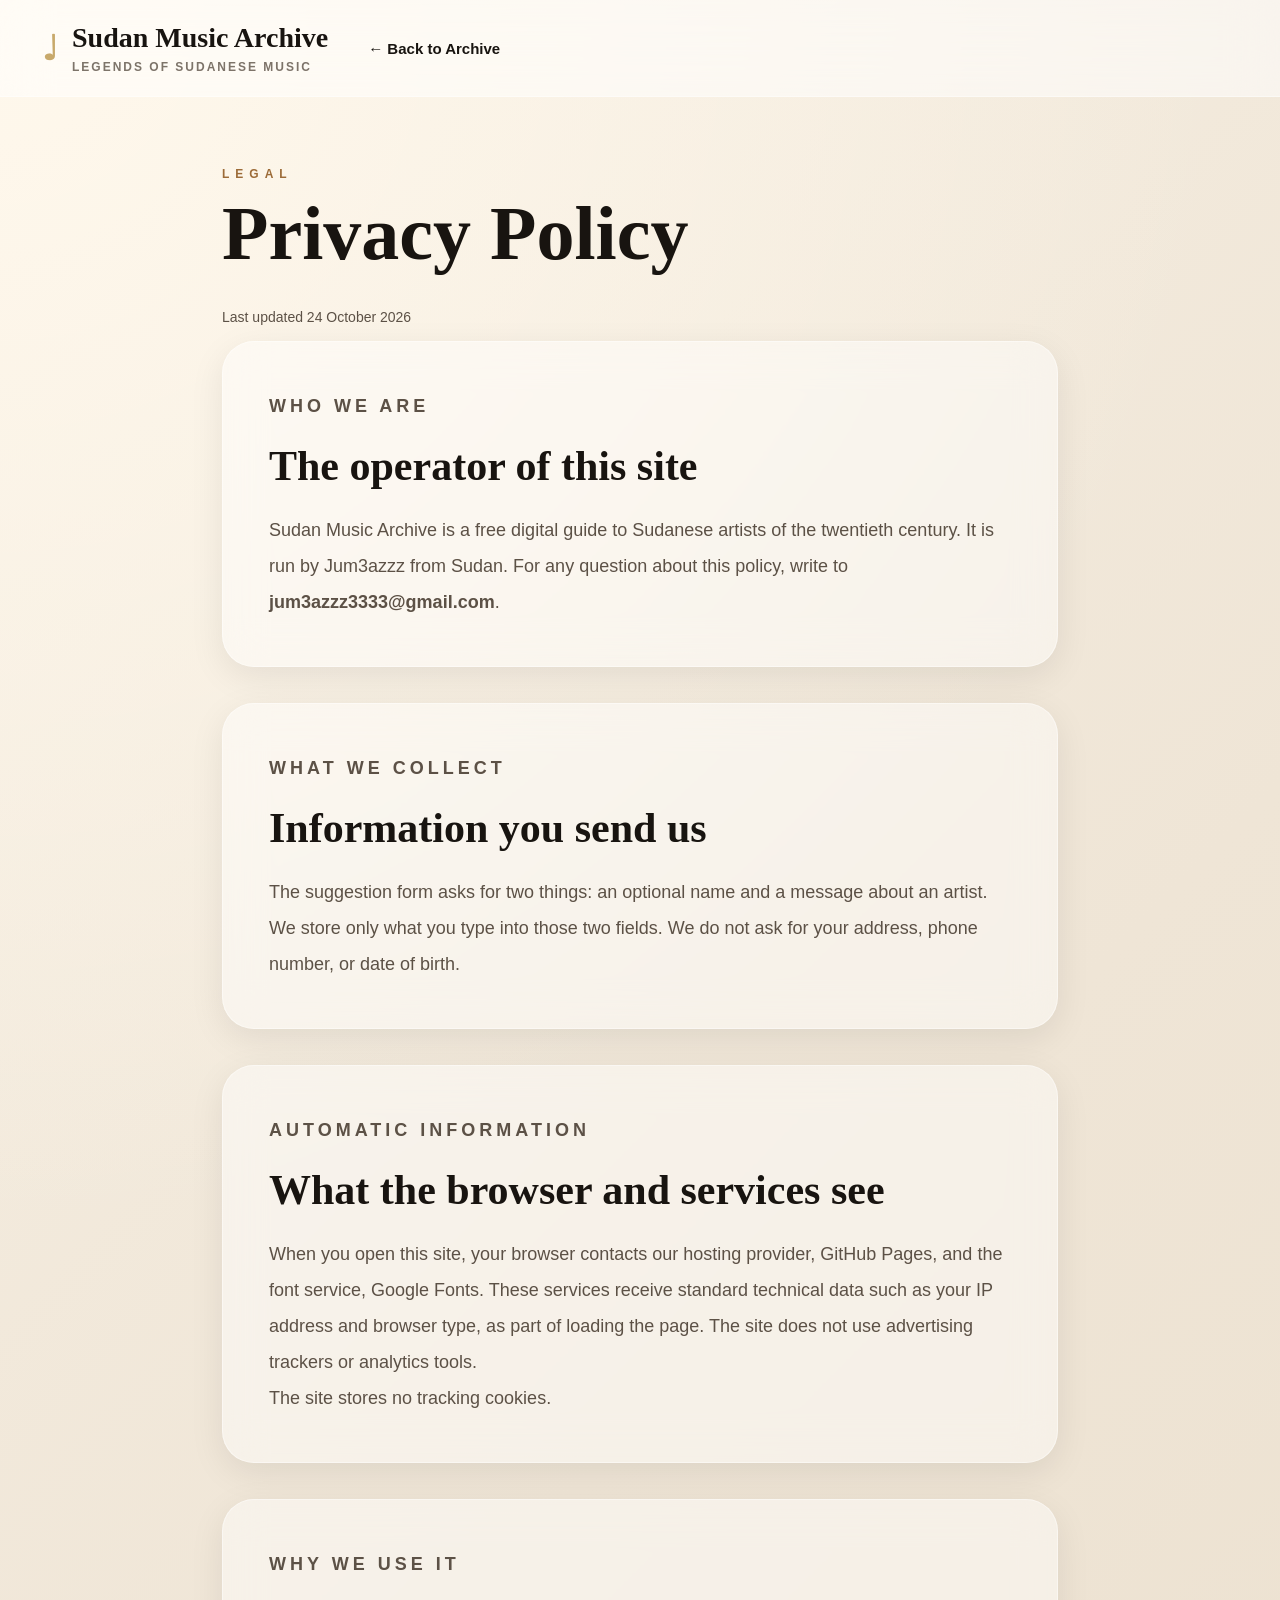
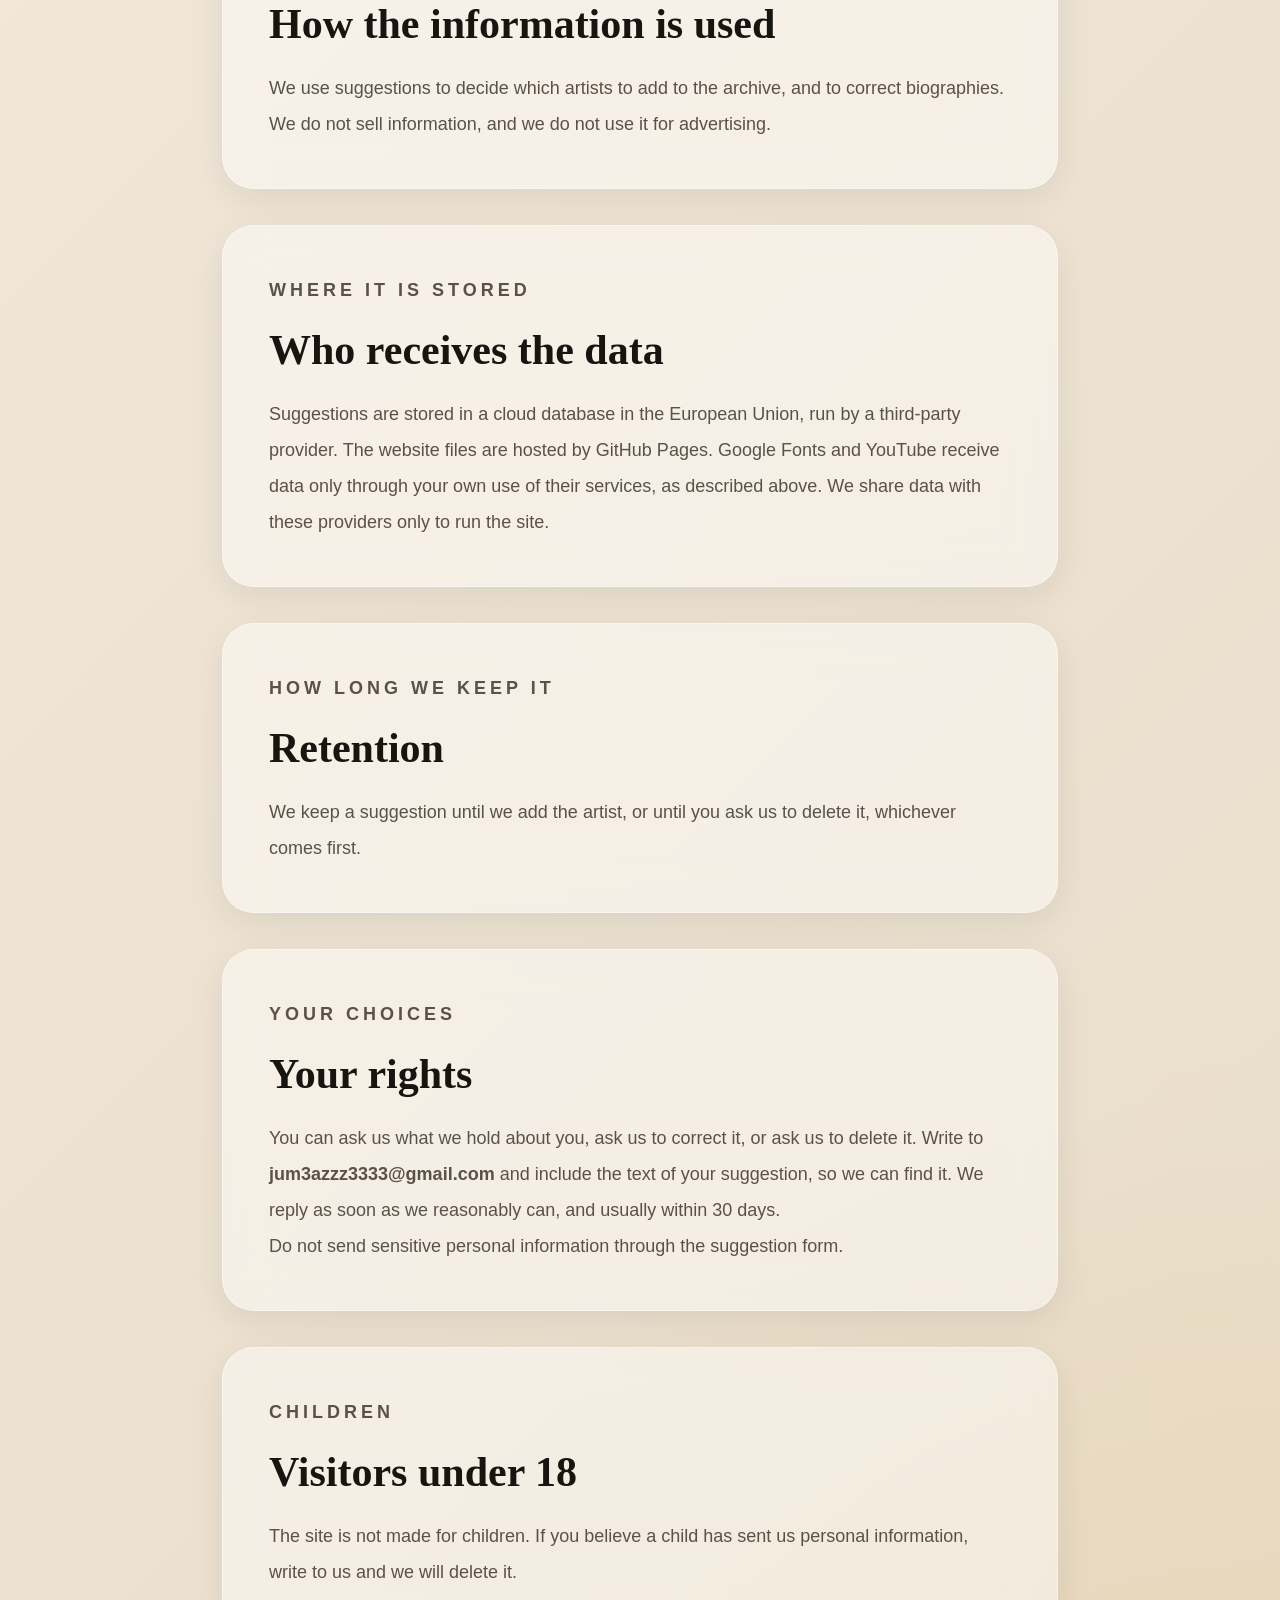
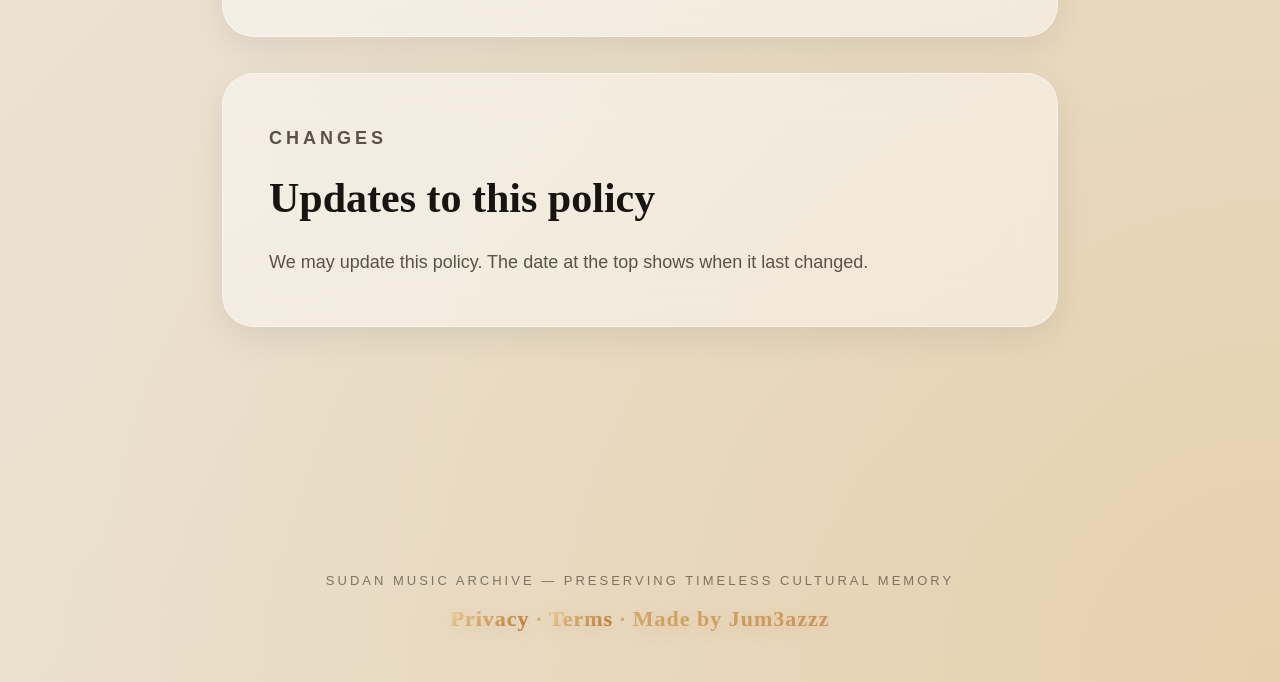
==== privacy.html @ 73128deb "initial commit" ====
<!DOCTYPE html>
<html lang="en">

<head>
  <meta charset="UTF-8" />
  <meta name="viewport" content="width=device-width, initial-scale=1.0" />
  <title>Privacy Policy | Sudan Music Archive</title>

  <meta name="description" content="How the Sudan Music Archive handles the personal information you send us." />
  <meta name="robots" content="noindex, follow" />
  <link rel="canonical" href="https://jum3azzz.github.io/The-Voices-of-a-Nation/privacy.html" />
  <meta property="og:title" content="Privacy Policy | Sudan Music Archive" />
  <meta property="og:description" content="How the Sudan Music Archive handles the personal information you send us." />
  <meta property="og:url" content="https://jum3azzz.github.io/The-Voices-of-a-Nation/privacy.html" />
  <meta property="og:image" content="https://jum3azzz.github.io/The-Voices-of-a-Nation/og-image.jpg" />
  <meta property="og:image:width" content="1200" />
  <meta property="og:image:height" content="630" />
  <meta http-equiv="Content-Security-Policy" content="default-src 'self'; script-src 'self' 'unsafe-inline' https://cdn.jsdelivr.net; style-src 'self' 'unsafe-inline' https://fonts.googleapis.com; font-src https://fonts.gstatic.com; img-src 'self' data: https://*.supabase.co; connect-src 'self' https://*.supabase.co; object-src 'none'; base-uri 'self'; form-action 'self'" />
  <link rel="icon" href="favicon.svg" type="image/svg+xml" />

  <link href="https://fonts.googleapis.com/css2?family=Playfair+Display:ital,wght@0,400;0,700;1,400&family=Lato:wght@300;400;700&display=swap" rel="stylesheet" />
  <link rel="stylesheet" href="styles.css" />
</head>

<body>

  <div class="screen active">

    <!-- NAVBAR -->
    <nav class="topbar">

      <a class="topbar-brand" href="index.html" style="text-decoration:none; color: var(--text)">
        <span class="mark">♩</span>
        <div class="topbar-title">
          <span>Sudan Music Archive</span>
          <span class="topbar-tagline">Legends of Sudanese music</span>
        </div>
      </a>

      <ul class="nav-links">
        <li>
          <a href="index.html" class="about-back">← Back to Archive</a>
        </li>
      </ul>

    </nav>

    <main class="bio-page about-page">

      <p class="hero-eyebrow">Legal</p>

      <h1 class="bio-name about-title">Privacy Policy</h1>

      <p class="section-hint">Last updated 24 October 2026</p>

      <div class="bio-section">
        <p class="bio-section-label">Who we are</p>
        <h2>The operator of this site</h2>
        <p>
          Sudan Music Archive is a free digital guide to Sudanese artists of the twentieth century.
          It is run by Jum3azzz from Sudan.
          For any question about this policy, write to <strong>jum3azzz3333@gmail.com</strong>.
        </p>
      </div>

      <div class="bio-section">
        <p class="bio-section-label">What we collect</p>
        <h2>Information you send us</h2>
        <p>
          The suggestion form asks for two things: an optional name and a message about an artist.
          We store only what you type into those two fields. We do not ask for your address, phone number, or date of birth.
        </p>
      </div>

      <div class="bio-section">
        <p class="bio-section-label">Automatic information</p>
        <h2>What the browser and services see</h2>
        <p>
          When you open this site, your browser contacts our hosting provider, GitHub Pages, and the font service, Google Fonts.
          These services receive standard technical data such as your IP address and browser type, as part of loading the page.
          The site does not use advertising trackers or analytics tools.
        </p>
        <p>
          The site stores no tracking cookies.
        </p>
      </div>

      <div class="bio-section">
        <p class="bio-section-label">Why we use it</p>
        <h2>How the information is used</h2>
        <p>
          We use suggestions to decide which artists to add to the archive, and to correct biographies.
          We do not sell information, and we do not use it for advertising.
        </p>
      </div>

      <div class="bio-section">
        <p class="bio-section-label">Where it is stored</p>
        <h2>Who receives the data</h2>
        <p>
          Suggestions are stored in a cloud database in the European Union, run by a third-party provider.
          The website files are hosted by GitHub Pages.
          Google Fonts and YouTube receive data only through your own use of their services, as described above.
          We share data with these providers only to run the site.
        </p>
      </div>

      <div class="bio-section">
        <p class="bio-section-label">How long we keep it</p>
        <h2>Retention</h2>
        <p>
          We keep a suggestion until we add the artist, or until you ask us to delete it, whichever comes first.
        </p>
      </div>

      <div class="bio-section">
        <p class="bio-section-label">Your choices</p>
        <h2>Your rights</h2>
        <p>
          You can ask us what we hold about you, ask us to correct it, or ask us to delete it.
          Write to <strong>jum3azzz3333@gmail.com</strong> and include the text of your suggestion, so we can find it.
          We reply as soon as we reasonably can, and usually within 30 days.
        </p>
        <p>
          Do not send sensitive personal information through the suggestion form.
        </p>
      </div>

      <div class="bio-section">
        <p class="bio-section-label">Children</p>
        <h2>Visitors under 18</h2>
        <p>
          The site is not made for children. If you believe a child has sent us personal information, write to us and we will delete it.
        </p>
      </div>

      <div class="bio-section">
        <p class="bio-section-label">Changes</p>
        <h2>Updates to this policy</h2>
        <p>
          We may update this policy. The date at the top shows when it last changed.
        </p>
      </div>

    </main>

    <footer class="page-footer">

      <div class="footer-main">
        Sudan Music Archive — Preserving timeless cultural memory
      </div>

      <div class="footer-credit">
        <a href="privacy.html">Privacy</a> · <a href="terms.html">Terms</a> · Made by Jum3azzz
      </div>

    </footer>

  </div>

</body>

</html>
---- styles.css ----
/* Sudan Music Archive: stylesheet. Sections are in cascade order. */

/* ===== BASE ===== */
:root {
  --bg: #f6f1e7;
  --bg-2: #ece2d0;
  --paper: rgba(255, 255, 255, 0.72);
  --glass: rgba(255, 255, 255, 0.52);
  --text: #181410;
  --text-soft: #5c5146;
  --gold: #c8a96b;
  --gold-2: #e0c48f;
  --bronze: #9c6b38;
  --espresso: #2d2118;
  --shadow: 0 25px 60px rgba(0, 0, 0, 0.12);
  --shadow-soft: 0 10px 35px rgba(0, 0, 0, 0.08);
  --border: rgba(200, 169, 107, 0.25);
  --radius: 28px;
}
* {
  margin: 0;
  padding: 0;
  box-sizing: border-box;
}
html {
  scroll-behavior: smooth;
}
body {
  background: radial-gradient(circle at top left, #fff8ec 0%, transparent 30%),
    radial-gradient(circle at bottom right, #e6d1ae 0%, transparent 30%),
    linear-gradient(135deg, #f7f0e4 0%, #efe5d6 40%, #e8dcc8 100%);
  min-height: 100vh;
  color: var(--text);
  font-family: "Lato", sans-serif;
  overflow-x: hidden;
}
.screen {
  display: none;
  min-height: 100vh;
}
.screen.active {
  display: flex;
  flex-direction: column;
}
.form-group {
  margin-bottom: 24px;
}
.form-group label {
  display: block;
  margin-bottom: 10px;
  color: var(--text-soft);
  font-size: 13px;
  font-weight: 700;
  letter-spacing: 1px;
  text-transform: uppercase;
}
.form-group input {
  width: 100%;
  padding: 18px 20px;
  border-radius: 18px;
  border: 1px solid rgba(255, 255, 255, 0.45);
  background: rgba(255, 255, 255, 0.52);
  backdrop-filter: blur(10px);
  font-size: 16px;
  transition: 0.35s;
}
.form-group input:focus {
  outline: none;
  transform: translateY(-1px);
  border-color: var(--gold);
  box-shadow: 0 0 0 4px rgba(200, 169, 107, 0.15);
}
[hidden] {
  display: none !important;
}

/* ===== NAVBAR ===== */
.topbar {
  position: sticky;
  top: 0;
  z-index: 1000;
  display: flex;
  align-items: center;
  justify-content: flex-start;
  gap: 36px;
  padding: 22px 42px;
  background: rgba(255, 255, 255, 0.52);
  backdrop-filter: blur(24px);
  border-bottom: 1px solid rgba(255, 255, 255, 0.4);
}
.topbar-brand {
  display: flex;
  align-items: center;
  gap: 14px;
  cursor: pointer;
  font-family: "Playfair Display", serif;
  font-size: 28px;
  font-weight: 700;
}
.mark {
  font-size: 34px;
  color: var(--gold);
}
.nav-links li {
  position: relative;
}
.nav-links a:hover {
  color: var(--bronze);
}
.nav-links a {
  text-decoration: none;
  color: var(--text);
  font-size: 15px;
  font-weight: 700;
  transition: 0.3s;
  display: inline-flex;
  align-items: center;
  min-height: 44px;
  padding: 0 4px;
}
.topbar-title {
  display: flex;
  flex-direction: column;
  gap: 4px;
}
.nav-cta:active {
  transform: scale(0.97);
  transition-duration: 0.1s;
}
.nav-cta:focus-visible {
  outline: 2px solid var(--gold);
  outline-offset: 3px;
}
.nav-button:active {
  transform: scale(0.97);
  transition-duration: 0.1s;
}
.nav-button:focus-visible {
  outline: 2px solid var(--gold);
  outline-offset: 3px;
}
.nav-links .nav-cta,
.nav-links .nav-button {
  display: inline-flex;
  align-items: center;
  min-height: 44px;
  padding: 0 22px;
  border: none;
  border-radius: 999px;
  background: linear-gradient(135deg, var(--gold), var(--bronze));
  color: white;
  font-size: 14px;
  font-weight: 700;
  letter-spacing: 1px;
  text-transform: uppercase;
  text-decoration: none;
  box-shadow: var(--shadow-soft);
}
.nav-links .nav-cta:hover,
.nav-links .nav-button:hover {
  color: white;
  transform: translateY(-2px);
  box-shadow: 0 18px 40px rgba(156, 107, 56, 0.32);
}
.nav-links {
  display: flex;
  align-items: center;
  gap: 10px;
  list-style: none;
}
.nav-cta {
  display: inline-flex;
  align-items: center;
  min-height: 44px;
  letter-spacing: 1px;
  text-transform: uppercase;
  box-shadow: var(--shadow-soft);
  padding: 9px 16px;
  font: inherit;
  font-size: 14px;
  font-weight: 700;
  white-space: nowrap;
  text-decoration: none;
  border-radius: 999px;
  border: 1px solid var(--gold);
  background: rgba(255, 255, 255, 0.7);
  color: var(--bronze);
  cursor: pointer;
  transition: transform 0.2s ease,
    background 0.2s ease,
    color 0.2s ease,
    opacity 0.3s ease;
}
.nav-button {
  display: inline-flex;
  align-items: center;
  min-height: 44px;
  letter-spacing: 1px;
  text-transform: uppercase;
  box-shadow: var(--shadow-soft);
  padding: 9px 16px;
  font: inherit;
  font-size: 14px;
  font-weight: 700;
  white-space: nowrap;
  text-decoration: none;
  border-radius: 999px;
  border: 1px solid var(--gold);
  background: rgba(255, 255, 255, 0.7);
  color: var(--bronze);
  cursor: pointer;
  transition: transform 0.2s ease,
    background 0.2s ease,
    color 0.2s ease,
    opacity 0.3s ease;
}
.nav-cta:hover {
  transform: translateY(-2px);
  box-shadow: 0 18px 40px rgba(156, 107, 56, 0.32);
  background: linear-gradient(135deg, var(--gold), var(--bronze));
  border-color: transparent;
  color: #fff;
}
.nav-button:hover {
  transform: translateY(-2px);
  box-shadow: 0 18px 40px rgba(156, 107, 56, 0.32);
  background: linear-gradient(135deg, var(--gold), var(--bronze));
  border-color: transparent;
  color: #fff;
}
.nav-cta-hidden {
  visibility: hidden;
  transition: opacity 0.4s ease,
    transform 0.4s ease,
    box-shadow 0.35s ease,
    visibility 0s linear 0.4s;
  opacity: 0;
  pointer-events: none;
  transform: translateY(-6px);
}
.topbar-tagline {
  font-family: "Lato", sans-serif;
  font-weight: 700;
  opacity: 0.8;
  display: block;
  margin-top: 2px;
  font-size: 12px;
  letter-spacing: 2px;
  text-transform: uppercase;
  color: var(--text-soft);
}
@media (prefers-reduced-motion: reduce) {
  .nav-cta:hover {
    transform: none;
  }
  .nav-cta:active {
    transform: none;
  }
  .nav-cta {
    transition: opacity 0.2s ease,
      visibility 0s linear 0s;
    transform: none;
  }
  .nav-cta-hidden {
    transition: opacity 0.2s ease,
      visibility 0s linear 0s;
    transform: none;
  }
  .nav-button:hover {
    transform: none;
  }
  .nav-button:active {
    transform: none;
  }
}
@media (max-width: 720px) {
  .topbar {
    flex-wrap: wrap;
    gap: 12px;
    padding: 14px 16px;
  }
  .topbar-brand {
    min-width: 0;
    flex: 1 1 auto;
  }
  .topbar-title span:first-child {
    font-size: 18px;
  }
  .topbar-tagline {
    font-size: 10px;
    letter-spacing: 1.5px;
  }
  .nav-links {
    width: 100%;
    justify-content: flex-end;
  }
}

/* ===== HOME ===== */
.home-hero {
  padding: 100px 50px 80px;
  position: relative;
}
.hero-content {
  max-width: 1500px;
  margin: auto;
  text-align: center;
}
.hero-eyebrow {
  color: var(--bronze);
  text-transform: uppercase;
  letter-spacing: 6px;
  font-size: 12px;
  font-weight: 700;
}
.hero-title {
  margin-top: 24px;
  font-family: "Playfair Display", serif;
  font-size: 92px;
  line-height: 0.95;
  letter-spacing: -3px;
}
.hero-title em {
  font-style: italic;
  background: linear-gradient(135deg, var(--gold), var(--bronze));
  -webkit-background-clip: text;
  -webkit-text-fill-color: transparent;
}
.hero-divider {
  width: 180px;
  height: 2px;
  margin: 34px auto;
  background: linear-gradient(90deg, transparent, var(--gold), transparent);
}
.hero-sub {
  max-width: 900px;
  margin: auto;
  color: var(--text-soft);
  font-size: 20px;
  line-height: 1.9;
}
.artist-cards {
  margin-top: 80px;
  display: grid;
  grid-template-columns: repeat(auto-fit, minmax(220px, 1fr));
  gap: 32px;
}
.artist-card {
  position: relative;
  overflow: hidden;
  border-radius: 34px;
  cursor: pointer;
  background: rgba(255, 255, 255, 0.45);
  backdrop-filter: blur(24px);
  border: 1px solid rgba(255, 255, 255, 0.38);
  box-shadow: var(--shadow-soft);
  transition: 0.45s;
}
.artist-card:hover {
  transform: translateY(-14px) scale(1.02);
  box-shadow: 0 35px 70px rgba(0, 0, 0, 0.16);
}
.artist-img {
  width: 100%;
  height: 340px;
  object-fit: cover;
  transition: 0.6s;
}
.artist-card:hover .artist-img {
  transform: scale(1.05);
}
.ac-name {
  display: block;
  padding: 24px;
  font-family: "Playfair Display", serif;
  font-size: 28px;
}
.suggest-section {
  max-width: 720px;
  margin: 0 auto 60px;
  padding: 0 32px;
  text-align: center;
}
.suggest-title {
  font-family: "Playfair Display", serif;
  font-size: 44px;
  margin: 16px 0 28px;
}
.suggest-form {
  text-align: left;
  background: rgba(255, 255, 255, 0.45);
  backdrop-filter: blur(20px);
  border: 1px solid rgba(255, 255, 255, 0.42);
  border-radius: 32px;
  padding: 40px;
  box-shadow: var(--shadow-soft);
}
.suggest-form textarea {
  width: 100%;
  min-height: 120px;
  padding: 18px 20px;
  border-radius: 18px;
  border: 1px solid rgba(255, 255, 255, 0.45);
  background: rgba(255, 255, 255, 0.52);
  font: inherit;
  font-size: 16px;
  resize: vertical;
  transition: 0.35s;
}
.suggest-form textarea:focus {
  outline: none;
  border-color: var(--gold);
  box-shadow: 0 0 0 4px rgba(200, 169, 107, 0.15);
}
.suggest-form .login-btn {
  width: auto;
  padding: 16px 32px;
}
.suggest-form .login-btn:disabled {
  opacity: 0.6;
  cursor: default;
}
.suggest-status {
  margin-top: 18px;
  color: var(--text-soft);
  font-size: 15px;
}
.hp {
  position: absolute;
  left: -9999px;
  width: 1px;
  height: 1px;
  opacity: 0;
}
.artist-pager {
  display: flex;
  justify-content: center;
  align-items: center;
  gap: 10px;
  flex-wrap: wrap;
  margin-top: 50px;
}
.page-btn {
  min-width: 44px;
  padding: 12px 16px;
  border-radius: 16px;
  border: 1px solid rgba(255, 255, 255, 0.42);
  background: rgba(255, 255, 255, 0.45);
  backdrop-filter: blur(12px);
  color: var(--bronze);
  font: inherit;
  font-size: 15px;
  font-weight: 700;
  cursor: pointer;
  transition: 0.3s;
}
.page-btn:hover {
  transform: translateY(-2px);
  box-shadow: var(--shadow-soft);
}
.page-btn.active {
  background: linear-gradient(135deg, var(--gold), var(--bronze));
  border-color: transparent;
  color: white;
}
.page-btn:disabled {
  opacity: 0.4;
  cursor: default;
  transform: none;
  box-shadow: none;
}
.loading-note {
  grid-column: 1 / -1;
  color: var(--text-soft);
  font-size: 18px;
  padding: 40px 0;
  text-align: center;
}
@media (prefers-reduced-motion: reduce) {
  .page-btn:hover {
    transform: none;
  }
}

/* ===== BIO ===== */
.bio-page {
  width: 100%;
  max-width: 1300px;
  margin: 70px auto;
  padding: 0 32px;
}
.bio-back {
  border: none;
  background: none;
  cursor: pointer;
  color: var(--bronze);
  font-size: 15px;
  font-weight: 700;
  margin-bottom: 36px;
}
.bio-header {
  display: grid;
  grid-template-columns: 420px 1fr;
  gap: 70px;
  align-items: center;
  margin-bottom: 70px;
}
.bio-img-wrap {
  position: relative;
}
.bio-img-wrap::after {
  content: "";
  position: absolute;
  inset: -18px;
  border-radius: 40px;
  border: 1px solid rgba(255, 255, 255, 0.45);
  z-index: -1;
}
.bio-img-wrap img {
  width: 100%;
  border-radius: 36px;
  box-shadow: 0 35px 80px rgba(0, 0, 0, 0.18);
}
.bio-tag {
  display: inline-block;
  padding: 12px 18px;
  border-radius: 999px;
  background: rgba(255, 255, 255, 0.55);
  backdrop-filter: blur(12px);
  color: var(--bronze);
  font-size: 12px;
  font-weight: 700;
  letter-spacing: 2px;
  text-transform: uppercase;
}
.bio-name {
  margin-top: 22px;
  font-family: "Playfair Display", serif;
  font-size: 76px;
  line-height: 0.95;
}
.bio-dates {
  margin-top: 18px;
  color: var(--text-soft);
  font-size: 20px;
}
.bio-summary {
  margin-top: 30px;
  color: var(--text-soft);
  font-size: 19px;
  line-height: 2;
}
.bio-music-btn {
  display: inline-block;
  margin-top: 34px;
  padding: 18px 28px;
  border-radius: 18px;
  text-decoration: none;
  background: linear-gradient(135deg, var(--gold), var(--bronze));
  color: white;
  font-weight: 700;
  transition: 0.35s;
}
.bio-music-btn:hover {
  transform: translateY(-3px);
  box-shadow: 0 20px 45px rgba(156, 107, 56, 0.32);
}
.bio-section {
  margin-bottom: 36px;
  padding: 46px;
  border-radius: 32px;
  background: rgba(255, 255, 255, 0.45);
  backdrop-filter: blur(20px);
  border: 1px solid rgba(255, 255, 255, 0.42);
  box-shadow: var(--shadow-soft);
}
.bio-section-label {
  color: var(--bronze);
  text-transform: uppercase;
  letter-spacing: 4px;
  font-size: 12px;
  font-weight: 700;
  margin-bottom: 18px;
}
.bio-section h2 {
  font-family: "Playfair Display", serif;
  font-size: 42px;
  margin-bottom: 22px;
}
.bio-section p {
  color: var(--text-soft);
  font-size: 18px;
  line-height: 2;
}
.bio-sources li {
  color: var(--text-soft);
  font-size: 16px;
  line-height: 1.9;
  margin-bottom: 10px;
  word-break: break-word;
}
.bio-updated {
  margin-top: 18px;
  font-size: 14px;
  color: var(--text-soft);
  opacity: 0.8;
}
.bio-pager {
  display: flex;
  justify-content: space-between;
  gap: 16px;
  margin-top: 40px;
}
.bio-pager a {
  padding: 14px 22px;
  border-radius: 18px;
  background: rgba(255, 255, 255, 0.45);
  border: 1px solid rgba(255, 255, 255, 0.42);
  box-shadow: var(--shadow-soft);
  transition: 0.35s;
  color: var(--bronze);
  font-weight: 700;
  text-decoration: none;
}
.bio-pager a:hover {
  transform: translateY(-3px);
  text-decoration: underline;
}
.bio-sources ul {
  display: grid;
  gap: 10px;
  padding: 0;
  list-style: none;
}
.bio-sources a {
  color: var(--bronze);
  overflow-wrap: anywhere;
}
.bio-intro {
  min-width: 0;
}
@media (max-width: 760px) {
  .bio-pager a {
    font-size: 14px;
    padding: 12px 16px;
  }
}
@media (max-width: 720px) {
  .bio-header {
    display: grid;
    grid-template-columns: 1fr;
    gap: 24px;
  }
  .bio-name {
    font-size: 36px;
    line-height: 1.1;
    overflow-wrap: anywhere;
  }
  .bio-summary {
    font-size: 16px;
  }
  .bio-pager {
    flex-direction: column;
  }
}

/* ===== ABOUT ===== */
.about-page {
  max-width: 900px;
}
.about-title {
  margin-top: 16px;
  margin-bottom: 40px;
}
.about-back {
  color: var(--bronze);
}
.about-link {
  color: var(--bronze);
  font-weight: 700;
}

/* ===== BUTTONS ===== */
.login-btn {
  width: 100%;
  padding: 18px;
  border: none;
  border-radius: 18px;
  cursor: pointer;
  background: linear-gradient(135deg, var(--gold), var(--bronze));
  color: white;
  font-size: 15px;
  font-weight: 700;
  letter-spacing: 1px;
  text-transform: uppercase;
  transition: 0.35s;
}
.login-btn:hover {
  transform: translateY(-3px);
  box-shadow: 0 18px 40px rgba(156, 107, 56, 0.32);
}
.btn {
  display: inline-flex;
  align-items: center;
  justify-content: center;
  gap: 8px;
  height: 44px;
  padding: 0 22px;
  border-radius: 999px;
  border: 1.5px solid transparent;
  font-family: "Lato", sans-serif;
  font-size: 15px;
  font-weight: 700;
  line-height: 1;
  white-space: nowrap;
  cursor: pointer;
  transition: transform 0.2s ease,
    box-shadow 0.2s ease,
    background 0.2s ease,
    color 0.2s ease,
    border-color 0.2s ease;
}
.btn svg {
  width: 16px;
  height: 16px;
  flex-shrink: 0;
}
.btn:hover:not(:disabled) {
  transform: translateY(-1px);
}
.btn:focus-visible {
  outline: none;
  box-shadow: 0 0 0 4px rgba(200, 169, 107, 0.35);
}
.btn:disabled {
  opacity: 0.4;
  cursor: not-allowed;
}
.btn-primary {
  background: linear-gradient(135deg, var(--gold), var(--bronze));
  color: #fff;
  box-shadow: 0 10px 22px rgba(156, 107, 56, 0.25);
}
.btn-primary:hover:not(:disabled) {
  box-shadow: 0 14px 28px rgba(156, 107, 56, 0.32);
}
.btn-outline {
  background: rgba(255, 255, 255, 0.7);
  color: var(--bronze);
  border-color: var(--gold);
}
.btn-outline:hover:not(:disabled) {
  background: #fff;
  border-color: var(--bronze);
}
.btn-ghost {
  background: transparent;
  color: var(--text-soft);
  padding: 0 14px;
}
.btn-ghost:hover:not(:disabled) {
  color: var(--text);
  background: rgba(200, 169, 107, 0.12);
}
.btn-danger {
  background: transparent;
  color: #9b2c2c;
  border-color: #d6a3a3;
}
.btn-danger:hover:not(:disabled) {
  background: #9b2c2c;
  border-color: #9b2c2c;
  color: #fff;
}

/* ===== FOOTER ===== */
.page-footer {
  margin-top: 90px;
  padding: 50px 20px;
  text-align: center;
  position: relative;
}
.footer-main {
  color: var(--text-soft);
  font-size: 13px;
  letter-spacing: 3px;
  text-transform: uppercase;
  opacity: 0.75;
}
.footer-credit {
  margin-top: 18px;
  font-family: "Playfair Display", serif;
  font-size: 22px;
  font-weight: 700;
  letter-spacing: 1px;
  background: linear-gradient(135deg, #f2d29b, #b67b36);
  -webkit-background-clip: text;
  -webkit-text-fill-color: transparent;
  text-shadow: 0 4px 18px rgba(182, 123, 54, 0.18);
  transition: 0.35s;
}
.footer-credit:hover {
  transform: none;
  filter: none;
}
.footer-credit a:focus-visible {
  transform: translateY(-2px);
  color: var(--bronze);
  text-decoration: underline;
  text-underline-offset: 3px;
}
.footer-credit a {
  color: inherit;
  display: inline-block;
  background: inherit;
  -webkit-background-clip: text;
  background-clip: text;
  -webkit-text-fill-color: transparent;
  text-decoration: none;
  transition: transform 0.35s ease,
    filter 0.35s ease;
}
.footer-credit a:hover {
  color: var(--bronze);
  text-decoration: underline;
  text-underline-offset: 3px;
  transform: translateY(-2px);
  filter: brightness(1.08);
}

/* ===== ADMIN LOGIN ===== */
.login-error {
  margin-top: 20px;
  text-align: center;
  color: #9b1c1c;
  font-size: 14px;
}
.admin-wrap {
  width: 100%;
  max-width: 900px;
  margin: 60px auto;
  padding: 0 24px;
}
.admin-card {
  background: rgba(255, 255, 255, 0.6);
  border-radius: 28px;
  padding: 40px;
  box-shadow: var(--shadow-soft);
  margin-bottom: 30px;
}
.admin-card h1 {
  font-family: "Playfair Display", serif;
  font-size: 40px;
  margin-bottom: 24px;
}
.admin-card input {
  width: 100%;
  margin-top: 6px;
  padding: 14px 16px;
  border-radius: 14px;
  border: 1px solid rgba(200, 169, 107, 0.4);
  background: rgba(255, 255, 255, 0.7);
  font: inherit;
  font-size: 15px;
}
.admin-card input:focus {
  outline: none;
  border-color: var(--gold);
  box-shadow: 0 0 0 4px rgba(200, 169, 107, 0.15);
}
.admin-card textarea:focus {
  outline: none;
  border-color: var(--gold);
  box-shadow: 0 0 0 4px rgba(200, 169, 107, 0.15);
}
.admin-card textarea {
  width: 100%;
  margin-top: 6px;
  padding: 14px 16px;
  border-radius: 14px;
  border: 1px solid rgba(200, 169, 107, 0.4);
  background: rgba(255, 255, 255, 0.7);
  font: inherit;
  font-size: 15px;
  min-height: 110px;
  font-family: monospace;
}
.admin-card .login-btn {
  width: auto;
  margin-top: 20px;
  padding: 14px 28px;
}
.admin-card .login-error {
  text-align: left;
}
.admin-card .bio-back {
  margin-bottom: 0;
}

/* ===== ADMIN LAYOUT ===== */
.admin-nav {
  display: flex;
  justify-content: space-between;
  align-items: center;
  flex-wrap: wrap;
  gap: 16px;
  margin-bottom: 30px;
  padding-bottom: 20px;
  border-bottom: 1px solid var(--border);
}
.admin-nav h1 {
  margin-bottom: 0;
}
.admin-nav-links {
  display: flex;
  gap: 10px;
  flex-wrap: wrap;
}
.nav-tab {
  border: 1px solid rgba(200, 169, 107, 0.4);
  background: rgba(255, 255, 255, 0.6);
  color: var(--text);
  padding: 10px 18px;
  border-radius: 999px;
  font: inherit;
  font-size: 14px;
  font-weight: 700;
  cursor: pointer;
  transition: 0.3s;
}
.nav-tab:hover {
  color: var(--bronze);
  border-color: var(--gold);
}
.nav-tab:active {
  transform: scale(0.97);
}
.view-head .login-btn {
  width: auto;
  margin-top: 0;
  padding: 12px 22px;
  font-size: 13px;
}
.view-title {
  font-family: "Playfair Display", serif;
  font-size: 32px;
  margin-bottom: 24px;
}
.count {
  color: var(--bronze);
  font-size: 12px;
  font-weight: 700;
}
.view-link {
  display: inline-block;
  margin: -10px 0 24px;
  color: var(--bronze);
  font-size: 14px;
  font-weight: 700;
  text-decoration: none;
}
.view-link:hover {
  text-decoration: underline;
}
.view-head {
  flex-wrap: wrap;
  display: flex;
  justify-content: space-between;
  align-items: center;
  gap: 12px;
  margin-bottom: 20px;
  font-family: "Playfair Display", serif;
  font-size: 26px;
  color: var(--text);
}
.nav-tab.active {
  background: linear-gradient(135deg, var(--gold), var(--bronze));
  border-color: transparent;
  color: #fff;
}
.nav-tab .count {
  display: inline-grid;
  place-items: center;
  min-width: 22px;
  height: 22px;
  margin-left: 6px;
  padding: 0 7px;
  border-radius: 999px;
  background: var(--bronze);
  color: #fff;
  font-size: 12px;
  font-weight: 700;
  line-height: 1;
  vertical-align: middle;
}
.nav-tab .count:empty {
  display: none;
}
.nav-tab.active .count {
  background: rgba(255, 255, 255, 0.25);
  color: #fff;
}
@media (prefers-reduced-motion: reduce) {
  .nav-tab:active {
    transform: none;
  }
}

/* ===== ADMIN LIST ===== */
.admin-list {
  margin-bottom: 20px;
}
.sugg {
  align-items: flex-start;
  gap: 20px;
}
.sugg.is-done {
  opacity: 0.55;
}
.sugg-actions .bio-back {
  margin-bottom: 0;
}
.artist-row {
  display: flex;
  align-items: center;
  gap: 16px;
  padding: 14px 18px;
  margin-bottom: 12px;
  border-radius: 20px;
  background: var(--paper);
  border: 1px solid var(--border);
  box-shadow: var(--shadow-soft);
  transition: transform 0.2s ease,
    box-shadow 0.2s ease,
    border-color 0.2s ease;
}
.artist-row:hover {
  transform: translateY(-2px);
  border-color: var(--gold);
  box-shadow: 0 16px 34px rgba(156, 107, 56, 0.12);
}
.artist-thumb {
  width: 56px;
  height: 56px;
  flex-shrink: 0;
  border-radius: 16px;
  object-fit: cover;
  background: var(--bg-2);
}
.artist-thumb.placeholder {
  display: grid;
  place-items: center;
  font-size: 24px;
  color: var(--bronze);
}
.artist-info {
  flex: 1;
  min-width: 0;
  display: flex;
  flex-direction: column;
  gap: 4px;
}
.artist-name {
  font-family: "Playfair Display", serif;
  font-size: 18px;
  color: var(--text);
  overflow: hidden;
  text-overflow: ellipsis;
  white-space: nowrap;
}
.artist-meta {
  font-size: 13px;
  color: var(--text-soft);
  overflow: hidden;
  text-overflow: ellipsis;
  white-space: nowrap;
}
.artist-row .btn {
  flex-shrink: 0;
  height: 40px;
  padding: 0 18px;
}
.empty-state {
  padding: 48px 24px;
  text-align: center;
  border-radius: 24px;
  border: 1.5px dashed rgba(200, 169, 107, 0.55);
  color: var(--text-soft);
}
.empty-state p {
  margin-bottom: 6px;
  font-family: "Playfair Display", serif;
  font-size: 20px;
  color: var(--text);
}
.admin-row {
  justify-content: space-between;
  border-bottom: 1px solid rgba(0, 0, 0, 0.06);
  display: flex;
  align-items: center;
  gap: 16px;
  padding: 16px 18px;
  margin-bottom: 12px;
  border-radius: 20px;
  background: var(--paper);
  border: 1px solid var(--border);
  box-shadow: var(--shadow-soft);
}
.admin-row.is-done {
  opacity: 0.6;
}
.sugg-body {
  flex: 1;
  min-width: 0;
}
.sugg-meta {
  margin-bottom: 6px;
  font-size: 13px;
  color: var(--text-soft);
}
.sugg-msg {
  font-size: 15px;
  line-height: 1.6;
  color: var(--text);
  white-space: pre-wrap;
}
.sugg-actions {
  align-items: center;
  white-space: nowrap;
  display: flex;
  gap: 8px;
  flex-shrink: 0;
}
@media (max-width: 520px) {
  .artist-row {
    flex-wrap: wrap;
  }
  .admin-row {
    flex-wrap: wrap;
  }
  .sugg-actions {
    width: 100%;
  }
  .sugg-actions .btn {
    flex: 1;
  }
}

/* ===== ADMIN EDITOR ===== */
.section-hint {
  color: var(--text-soft);
  font-size: 14px;
  margin-bottom: 16px;
}
.section-details {
  border: 1px solid rgba(200, 169, 107, 0.4);
  border-radius: 18px;
  padding: 16px 24px;
  margin-bottom: 16px;
}
.section-details summary {
  cursor: pointer;
  color: var(--bronze);
  font-weight: 700;
  text-transform: uppercase;
  letter-spacing: 2px;
  font-size: 12px;
  padding: 8px 0;
  list-style: none;
}
.section-details summary::-webkit-details-marker {
  display: none;
}
.section-details[open] summary {
  margin-bottom: 12px;
}
.section-details .form-group:last-child {
  margin-bottom: 0;
}
.image-preview {
  display: block;
  width: 120px;
  height: 120px;
  object-fit: cover;
  border-radius: 12px;
  margin: 8px 0;
}
.field-label {
  display: block;
  font-size: 13px;
  font-weight: 700;
  letter-spacing: 2px;
  text-transform: uppercase;
  color: var(--bronze);
  margin-bottom: 12px;
}
.drop-zone {
  position: relative;
  display: flex;
  flex-direction: column;
  align-items: center;
  justify-content: center;
  gap: 8px;
  min-height: 190px;
  padding: 28px 24px;
  text-align: center;
  cursor: pointer;
  border-radius: 24px;
  border: 1.5px dashed rgba(200, 169, 107, 0.55);
  background: radial-gradient(
      circle at 50% 0%,
      rgba(255, 248, 236, 0.95),
      transparent 70%
    ),
    linear-gradient(
      180deg,
      rgba(255, 255, 255, 0.75),
      rgba(236, 226, 208, 0.45)
    );
  transition: transform 0.25s ease,
    box-shadow 0.25s ease,
    border-color 0.25s ease;
  outline: none;
}
.drop-zone:hover {
  transform: translateY(-2px);
  border-color: var(--gold);
  box-shadow: 0 16px 36px rgba(156, 107, 56, 0.12);
}
.drop-zone:focus-visible {
  transform: translateY(-2px);
  border-color: var(--gold);
  box-shadow: 0 0 0 4px rgba(200, 169, 107, 0.3),
    0 16px 36px rgba(156, 107, 56, 0.12);
}
.drop-zone.is-dragging {
  transform: scale(1.015);
  border-style: solid;
  border-color: var(--bronze);
  box-shadow: 0 0 0 6px rgba(200, 169, 107, 0.2),
    0 20px 44px rgba(156, 107, 56, 0.16);
}
.drop-badge {
  display: grid;
  place-items: center;
  width: 60px;
  height: 60px;
  margin-bottom: 6px;
  border-radius: 50%;
  color: #fff;
  background: linear-gradient(135deg, var(--gold), var(--bronze));
  box-shadow: 0 10px 24px rgba(156, 107, 56, 0.28);
  transition: transform 0.25s ease;
}
.drop-badge svg {
  width: 26px;
  height: 26px;
}
.drop-zone:hover .drop-badge {
  transform: translateY(-3px);
}
.drop-title {
  font-family: "Playfair Display", serif;
  font-size: 20px;
  color: var(--text);
}
.drop-title span {
  color: var(--bronze);
  font-style: italic;
  border-bottom: 1px solid var(--gold);
}
.drop-hint {
  font-size: 13px;
  color: var(--text-soft);
  letter-spacing: 0.3px;
}
.preview-card {
  display: flex;
  align-items: center;
  gap: 22px;
  padding: 18px;
  border-radius: 24px;
  background: var(--paper);
  border: 1px solid var(--border);
  box-shadow: var(--shadow-soft);
  backdrop-filter: blur(8px);
}
.preview-frame {
  flex-shrink: 0;
  padding: 3px;
  border-radius: 24px;
  background: linear-gradient(135deg, var(--gold), var(--bronze));
  box-shadow: 0 12px 28px rgba(156, 107, 56, 0.22);
}
.preview-frame img {
  display: block;
  width: 128px;
  height: 128px;
  object-fit: cover;
  border-radius: 21px;
  background: var(--bg-2);
}
.preview-info {
  display: flex;
  flex-direction: column;
  gap: 6px;
  min-width: 0;
}
.preview-eyebrow {
  font-size: 11px;
  font-weight: 700;
  letter-spacing: 3px;
  text-transform: uppercase;
  color: var(--bronze);
}
.preview-text {
  font-size: 14px;
  color: var(--text-soft);
  line-height: 1.5;
}
.preview-actions {
  display: flex;
  flex-wrap: wrap;
  gap: 10px;
  margin-top: 8px;
}
.pill-btn {
  display: inline-flex;
  align-items: center;
  gap: 8px;
  font: inherit;
  font-size: 14px;
  font-weight: 700;
  padding: 9px 16px;
  border-radius: 999px;
  border: 1px solid var(--gold);
  background: rgba(255, 255, 255, 0.7);
  color: var(--bronze);
  cursor: pointer;
  transition: transform 0.2s ease,
    background 0.2s ease,
    color 0.2s ease,
    box-shadow 0.2s ease;
}
.pill-btn svg {
  width: 16px;
  height: 16px;
}
.pill-btn:hover {
  transform: translateY(-1px);
  background: linear-gradient(135deg, var(--gold), var(--bronze));
  border-color: transparent;
  color: #fff;
  box-shadow: 0 8px 18px rgba(156, 107, 56, 0.25);
}
.pill-btn:focus-visible {
  transform: translateY(-1px);
  background: linear-gradient(135deg, var(--gold), var(--bronze));
  border-color: transparent;
  color: #fff;
  box-shadow: 0 8px 18px rgba(156, 107, 56, 0.25);
}
.pill-danger {
  border-color: #d6a3a3;
  color: #9b2c2c;
}
.pill-danger:hover {
  background: #9b2c2c;
  box-shadow: 0 8px 18px rgba(155, 44, 44, 0.22);
}
.pill-danger:focus-visible {
  background: #9b2c2c;
  box-shadow: 0 8px 18px rgba(155, 44, 44, 0.22);
}
.upload-progress {
  height: 5px;
  margin-top: 14px;
  border-radius: 999px;
  background: var(--bg-2);
  overflow: hidden;
}
.upload-progress span {
  display: block;
  height: 100%;
  width: 40%;
  border-radius: inherit;
  background: linear-gradient(90deg, var(--gold), var(--bronze));
  animation: upload-slide 1.2s ease-in-out infinite;
}
.upload-status {
  min-height: 1.2em;
  margin-top: 10px;
  font-size: 14px;
  color: var(--text-soft);
}
.upload-status.is-ok {
  color: #3f6b3a;
}
.upload-status.is-error {
  color: #9b2c2c;
}
.link-details {
  margin-top: 14px;
}
.link-details summary {
  cursor: pointer;
  font-size: 14px;
  color: var(--bronze);
  list-style: none;
}
.link-details summary::-webkit-details-marker {
  display: none;
}
.link-details summary::before {
  content: "+ ";
  font-weight: 700;
}
.link-details[open] summary::before {
  content: "− ";
}
.link-details input {
  margin-top: 8px;
}
.form-head {
  display: flex;
  justify-content: space-between;
  align-items: flex-start;
  gap: 16px;
  flex-wrap: wrap;
  margin-bottom: 18px;
}
.step-nav {
  display: grid;
  grid-template-columns: repeat(4, 1fr);
  gap: 6px;
  padding: 6px;
  margin-bottom: 26px;
  border-radius: 999px;
  background: var(--paper);
  border: 1px solid var(--border);
  box-shadow: var(--shadow-soft);
}
.step-btn {
  display: flex;
  align-items: center;
  justify-content: center;
  gap: 8px;
  min-width: 0;
  font: inherit;
  font-size: 14px;
  padding: 10px 8px;
  border: none;
  border-radius: 999px;
  background: transparent;
  color: var(--text-soft);
  cursor: pointer;
  transition: background 0.2s ease,
    color 0.2s ease,
    box-shadow 0.2s ease;
}
.step-btn:hover {
  color: var(--bronze);
}
.step-btn:focus-visible {
  outline: 2px solid var(--gold);
  outline-offset: 2px;
}
.step-btn.active {
  background: linear-gradient(135deg, var(--gold), var(--bronze));
  color: #fff;
  box-shadow: 0 8px 18px rgba(156, 107, 56, 0.25);
}
.step-num {
  display: grid;
  place-items: center;
  flex-shrink: 0;
  width: 24px;
  height: 24px;
  border-radius: 50%;
  background: rgba(200, 169, 107, 0.18);
  font-size: 12px;
  font-weight: 700;
}
.step-btn.active .step-num {
  background: rgba(255, 255, 255, 0.25);
}
.step-label {
  overflow: hidden;
  text-overflow: ellipsis;
  white-space: nowrap;
  font-weight: 700;
}
.form-step {
  animation: step-in 0.3s ease;
}
.step-footer {
  flex-wrap: wrap;
  display: flex;
  align-items: center;
  justify-content: flex-end;
  gap: 10px;
  margin-top: 32px;
  padding-top: 22px;
  border-top: 1px solid var(--border);
}
#step-back {
  margin-right: auto;
}
#artist-form .form-group {
  margin-bottom: 20px;
}
#artist-form label {
  display: block;
  margin-bottom: 8px;
  font-size: 13px;
  font-weight: 700;
  letter-spacing: 0.3px;
  color: var(--text-soft);
}
#artist-form input[type="text"] {
  width: 100%;
  font: inherit;
  font-size: 15px;
  color: var(--text);
  padding: 13px 16px;
  border-radius: 14px;
  border: 1px solid var(--border);
  background: rgba(255, 255, 255, 0.85);
  transition: border-color 0.2s ease,
    box-shadow 0.2s ease;
}
#artist-form input[type="email"] {
  width: 100%;
  font: inherit;
  font-size: 15px;
  color: var(--text);
  padding: 13px 16px;
  border-radius: 14px;
  border: 1px solid var(--border);
  background: rgba(255, 255, 255, 0.85);
  transition: border-color 0.2s ease,
    box-shadow 0.2s ease;
}
#artist-form textarea {
  width: 100%;
  font: inherit;
  font-size: 15px;
  color: var(--text);
  padding: 13px 16px;
  border-radius: 14px;
  border: 1px solid var(--border);
  background: rgba(255, 255, 255, 0.85);
  transition: border-color 0.2s ease,
    box-shadow 0.2s ease;
  min-height: 110px;
  resize: vertical;
  line-height: 1.6;
}
#artist-form input[type="text"]:focus {
  outline: none;
  border-color: var(--gold);
  box-shadow: 0 0 0 4px rgba(200, 169, 107, 0.2);
}
#artist-form textarea:focus {
  outline: none;
  border-color: var(--gold);
  box-shadow: 0 0 0 4px rgba(200, 169, 107, 0.2);
}
#artist-form .section-hint {
  margin-bottom: 16px;
  font-size: 14px;
  color: var(--text-soft);
}
#artist-form .section-details {
  margin-bottom: 12px;
  padding: 0 18px 18px;
  border-radius: 18px;
  border: 1px solid var(--border);
  background: var(--paper);
}
#artist-form .section-details summary {
  display: flex;
  justify-content: space-between;
  align-items: center;
  padding: 16px 0;
  font-weight: 700;
  color: var(--bronze);
  cursor: pointer;
  list-style: none;
}
#artist-form .section-details summary::-webkit-details-marker {
  display: none;
}
#artist-form .section-details summary::after {
  content: "+";
  font-size: 20px;
  line-height: 1;
}
#artist-form .section-details[open] summary::after {
  content: "−";
}
@media (max-width: 520px) {
  .preview-card {
    flex-direction: column;
    text-align: center;
  }
  .preview-frame img {
    width: 150px;
    height: 150px;
  }
  .preview-actions {
    justify-content: center;
  }
  .step-nav {
    border-radius: 20px;
  }
  .step-btn:not(.active) .step-label {
    display: none;
  }
  .step-btn {
    padding: 10px 4px;
  }
  .step-footer {
    display: grid;
    grid-template-columns: 1fr 1fr;
    gap: 10px;
  }
  #step-back {
    margin-right: 0;
  }
  .step-footer .btn {
    width: 100%;
  }
}
@media (prefers-reduced-motion: reduce) {
  .upload-progress span {
    animation: none;
    width: 100%;
    opacity: 0.6;
  }
  .drop-zone {
    transition: none;
  }
  .drop-badge {
    transition: none;
  }
  .pill-btn {
    transition: none;
  }
  .form-step {
    animation: none;
  }
}

/* ===== ANIMATIONS ===== */
@keyframes upload-slide {
from {
    transform: translateX(-100%);
  }
  to {
    transform: translateX(250%);
  }
}
@keyframes step-in {
from {
    opacity: 0;
    transform: translateY(8px);
  }
  to {
    opacity: 1;
    transform: none;
  }
}
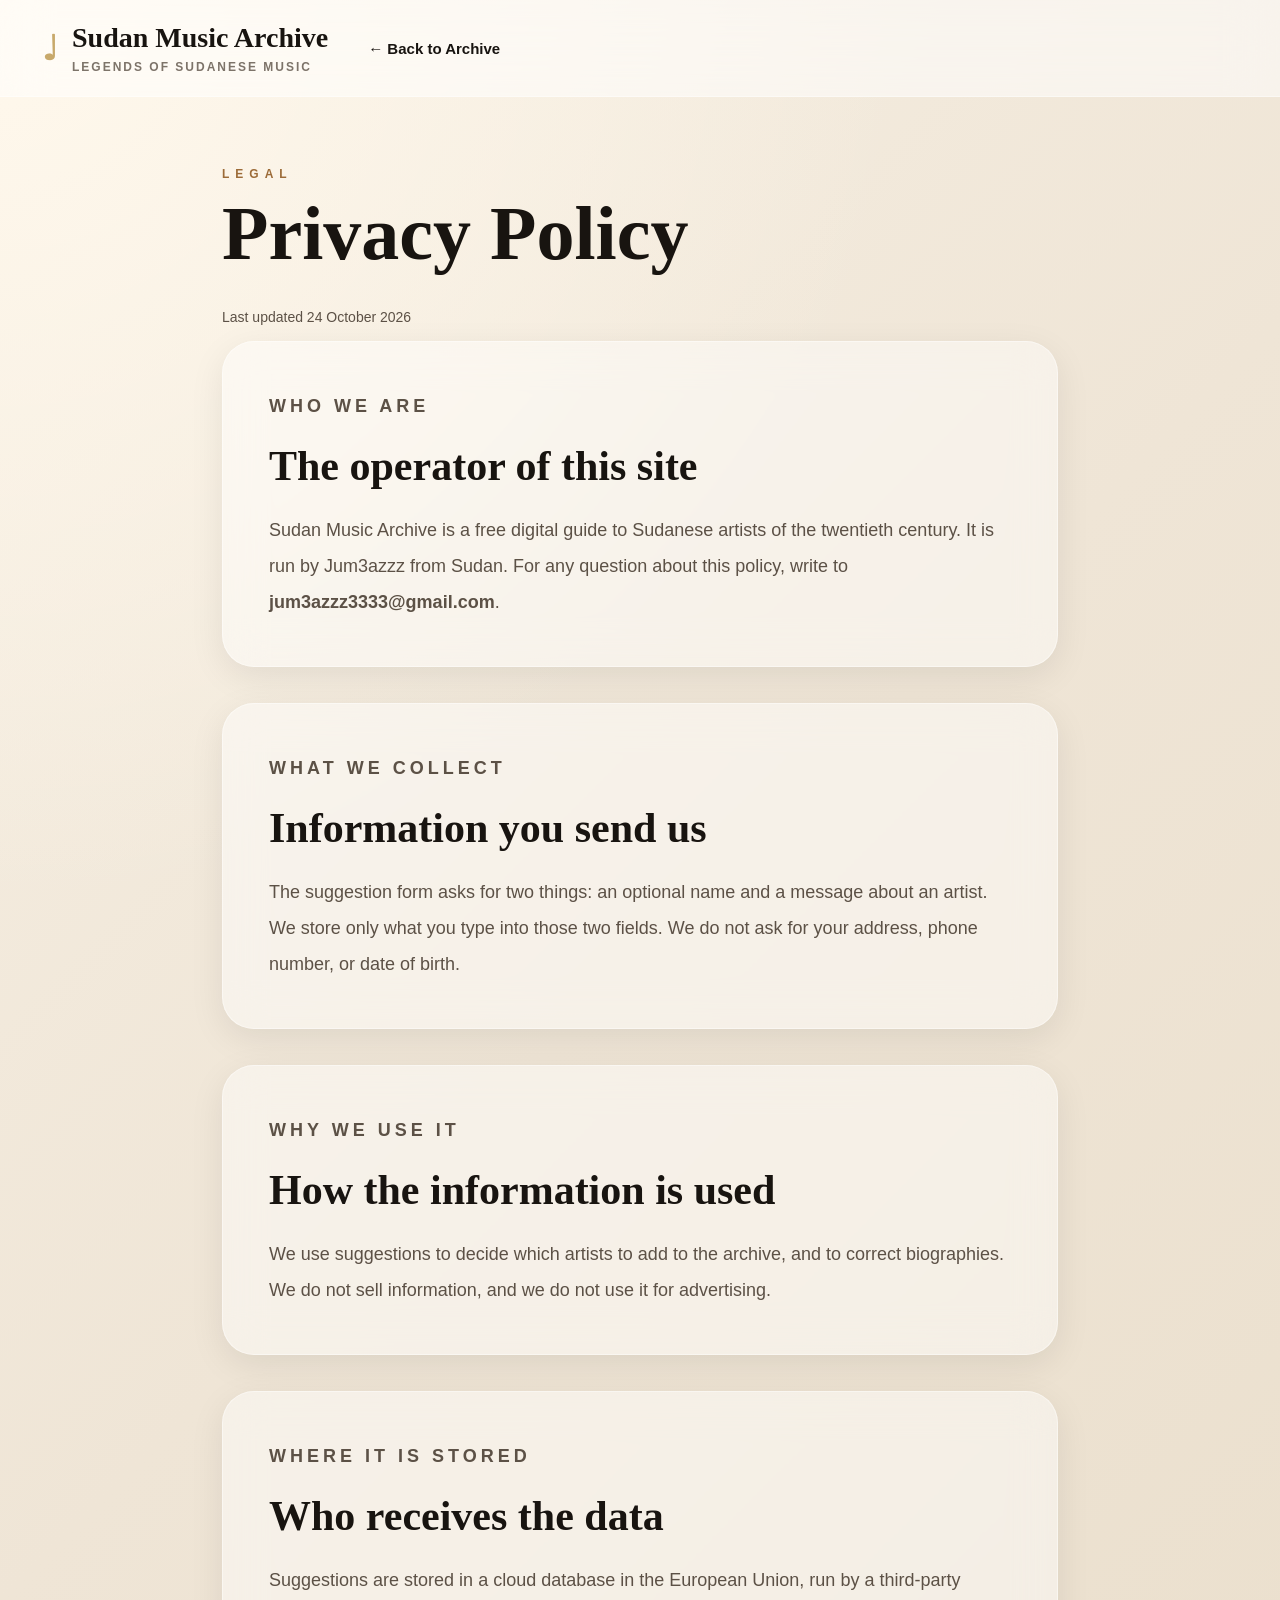
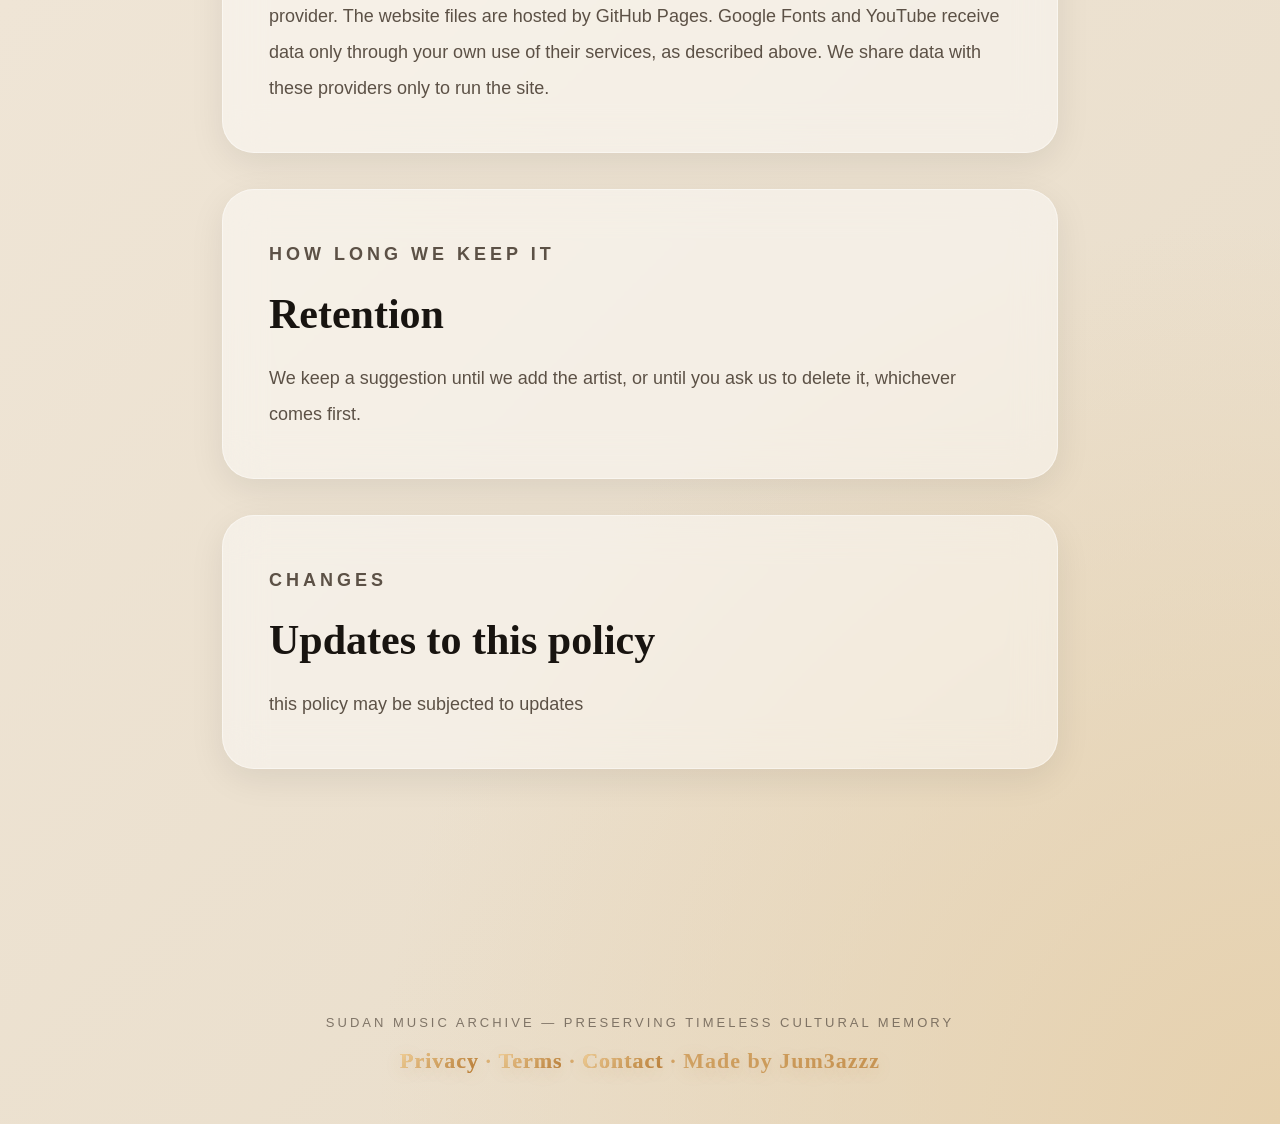
==== commit f950f43f: "Add files via upload" ====
--- a/privacy.html
+++ b/privacy.html
@@ -1,163 +1,127 @@
-<!DOCTYPE html>
+<!doctype html>
 <html lang="en">
+  <head>
+    <meta charset="UTF-8" />
+    <meta name="viewport" content="width=device-width, initial-scale=1.0" />
+    <title>Privacy Policy | Sudan Music Archive</title>
 
-<head>
-  <meta charset="UTF-8" />
-  <meta name="viewport" content="width=device-width, initial-scale=1.0" />
-  <title>Privacy Policy | Sudan Music Archive</title>
+    <meta
+      name="description"
+      content="How the Sudan Music Archive handles the personal information you send us."
+    />
+    <meta
+      http-equiv="Content-Security-Policy"
+      content="default-src 'self'; script-src 'self' 'unsafe-inline' https://cdn.jsdelivr.net; style-src 'self' 'unsafe-inline' https://fonts.googleapis.com; font-src https://fonts.gstatic.com; img-src 'self' data: https://*.supabase.co; connect-src 'self' https://*.supabase.co; object-src 'none'; base-uri 'self'; form-action 'self'"
+    />
+    <link rel="icon" href="favicon.svg" type="image/svg+xml" />
 
-  <meta name="description" content="How the Sudan Music Archive handles the personal information you send us." />
-  <meta name="robots" content="noindex, follow" />
-  <link rel="canonical" href="https://jum3azzz.github.io/The-Voices-of-a-Nation/privacy.html" />
-  <meta property="og:title" content="Privacy Policy | Sudan Music Archive" />
-  <meta property="og:description" content="How the Sudan Music Archive handles the personal information you send us." />
-  <meta property="og:url" content="https://jum3azzz.github.io/The-Voices-of-a-Nation/privacy.html" />
-  <meta property="og:image" content="https://jum3azzz.github.io/The-Voices-of-a-Nation/og-image.jpg" />
-  <meta property="og:image:width" content="1200" />
-  <meta property="og:image:height" content="630" />
-  <meta http-equiv="Content-Security-Policy" content="default-src 'self'; script-src 'self' 'unsafe-inline' https://cdn.jsdelivr.net; style-src 'self' 'unsafe-inline' https://fonts.googleapis.com; font-src https://fonts.gstatic.com; img-src 'self' data: https://*.supabase.co; connect-src 'self' https://*.supabase.co; object-src 'none'; base-uri 'self'; form-action 'self'" />
-  <link rel="icon" href="favicon.svg" type="image/svg+xml" />
+    <link
+      href="https://fonts.googleapis.com/css2?family=Playfair+Display:ital,wght@0,400;0,700;1,400&family=Lato:wght@300;400;700&display=swap"
+      rel="stylesheet"
+    />
+    <link rel="stylesheet" href="styles.css" />
+  </head>
 
-  <link href="https://fonts.googleapis.com/css2?family=Playfair+Display:ital,wght@0,400;0,700;1,400&family=Lato:wght@300;400;700&display=swap" rel="stylesheet" />
-  <link rel="stylesheet" href="styles.css" />
-</head>
+  <body>
+    <div class="screen active">
+      <!-- NAVBAR -->
+      <nav class="topbar">
+        <a
+          class="topbar-brand"
+          href="index.html"
+          style="text-decoration: none; color: var(--text)"
+        >
+          <span class="mark">♩</span>
+          <div class="topbar-title">
+            <span>Sudan Music Archive</span>
+            <span class="topbar-tagline">Legends of Sudanese music</span>
+          </div>
+        </a>
 
-<body>
+        <ul class="nav-links">
+          <li>
+            <a href="index.html" class="about-back">← Back to Archive</a>
+          </li>
+        </ul>
+      </nav>
 
-  <div class="screen active">
+      <main class="bio-page about-page">
+        <p class="hero-eyebrow">Legal</p>
 
-    <!-- NAVBAR -->
-    <nav class="topbar">
+        <h1 class="bio-name about-title">Privacy Policy</h1>
 
-      <a class="topbar-brand" href="index.html" style="text-decoration:none; color: var(--text)">
-        <span class="mark">♩</span>
-        <div class="topbar-title">
-          <span>Sudan Music Archive</span>
-          <span class="topbar-tagline">Legends of Sudanese music</span>
+        <p class="section-hint">Last updated 24 October 2026</p>
+
+        <div class="bio-section">
+          <p class="bio-section-label">Who we are</p>
+          <h2>The operator of this site</h2>
+          <p>
+            Sudan Music Archive is a free digital guide to Sudanese artists of
+            the twentieth century. It is run by Jum3azzz from Sudan. For any
+            question about this policy, write to
+            <strong>jum3azzz3333@gmail.com</strong>.
+          </p>
         </div>
-      </a>
 
-      <ul class="nav-links">
-        <li>
-          <a href="index.html" class="about-back">← Back to Archive</a>
-        </li>
-      </ul>
+        <div class="bio-section">
+          <p class="bio-section-label">What we collect</p>
+          <h2>Information you send us</h2>
+          <p>
+            The suggestion form asks for two things: an optional name and a
+            message about an artist. We store only what you type into those two
+            fields. We do not ask for your address, phone number, or date of
+            birth.
+          </p>
+        </div>
 
-    </nav>
+        <div class="bio-section">
+          <p class="bio-section-label">Why we use it</p>
+          <h2>How the information is used</h2>
+          <p>
+            We use suggestions to decide which artists to add to the archive,
+            and to correct biographies. We do not sell information, and we do
+            not use it for advertising.
+          </p>
+        </div>
 
-    <main class="bio-page about-page">
+        <div class="bio-section">
+          <p class="bio-section-label">Where it is stored</p>
+          <h2>Who receives the data</h2>
+          <p>
+            Suggestions are stored in a cloud database in the European Union,
+            run by a third-party provider. The website files are hosted by
+            GitHub Pages. Google Fonts and YouTube receive data only through
+            your own use of their services, as described above. We share data
+            with these providers only to run the site.
+          </p>
+        </div>
 
-      <p class="hero-eyebrow">Legal</p>
+        <div class="bio-section">
+          <p class="bio-section-label">How long we keep it</p>
+          <h2>Retention</h2>
+          <p>
+            We keep a suggestion until we add the artist, or until you ask us to
+            delete it, whichever comes first.
+          </p>
+        </div>
 
-      <h1 class="bio-name about-title">Privacy Policy</h1>
+        <div class="bio-section">
+          <p class="bio-section-label">Changes</p>
+          <h2>Updates to this policy</h2>
+          <p>this policy may be subjected to updates</p>
+        </div>
+      </main>
 
-      <p class="section-hint">Last updated 24 October 2026</p>
+      <footer class="page-footer">
+        <div class="footer-main">
+          Sudan Music Archive — Preserving timeless cultural memory
+        </div>
 
-      <div class="bio-section">
-        <p class="bio-section-label">Who we are</p>
-        <h2>The operator of this site</h2>
-        <p>
-          Sudan Music Archive is a free digital guide to Sudanese artists of the twentieth century.
-          It is run by Jum3azzz from Sudan.
-          For any question about this policy, write to <strong>jum3azzz3333@gmail.com</strong>.
-        </p>
-      </div>
-
-      <div class="bio-section">
-        <p class="bio-section-label">What we collect</p>
-        <h2>Information you send us</h2>
-        <p>
-          The suggestion form asks for two things: an optional name and a message about an artist.
-          We store only what you type into those two fields. We do not ask for your address, phone number, or date of birth.
-        </p>
-      </div>
-
-      <div class="bio-section">
-        <p class="bio-section-label">Automatic information</p>
-        <h2>What the browser and services see</h2>
-        <p>
-          When you open this site, your browser contacts our hosting provider, GitHub Pages, and the font service, Google Fonts.
-          These services receive standard technical data such as your IP address and browser type, as part of loading the page.
-          The site does not use advertising trackers or analytics tools.
-        </p>
-        <p>
-          The site stores no tracking cookies.
-        </p>
-      </div>
-
-      <div class="bio-section">
-        <p class="bio-section-label">Why we use it</p>
-        <h2>How the information is used</h2>
-        <p>
-          We use suggestions to decide which artists to add to the archive, and to correct biographies.
-          We do not sell information, and we do not use it for advertising.
-        </p>
-      </div>
-
-      <div class="bio-section">
-        <p class="bio-section-label">Where it is stored</p>
-        <h2>Who receives the data</h2>
-        <p>
-          Suggestions are stored in a cloud database in the European Union, run by a third-party provider.
-          The website files are hosted by GitHub Pages.
-          Google Fonts and YouTube receive data only through your own use of their services, as described above.
-          We share data with these providers only to run the site.
-        </p>
-      </div>
-
-      <div class="bio-section">
-        <p class="bio-section-label">How long we keep it</p>
-        <h2>Retention</h2>
-        <p>
-          We keep a suggestion until we add the artist, or until you ask us to delete it, whichever comes first.
-        </p>
-      </div>
-
-      <div class="bio-section">
-        <p class="bio-section-label">Your choices</p>
-        <h2>Your rights</h2>
-        <p>
-          You can ask us what we hold about you, ask us to correct it, or ask us to delete it.
-          Write to <strong>jum3azzz3333@gmail.com</strong> and include the text of your suggestion, so we can find it.
-          We reply as soon as we reasonably can, and usually within 30 days.
-        </p>
-        <p>
-          Do not send sensitive personal information through the suggestion form.
-        </p>
-      </div>
-
-      <div class="bio-section">
-        <p class="bio-section-label">Children</p>
-        <h2>Visitors under 18</h2>
-        <p>
-          The site is not made for children. If you believe a child has sent us personal information, write to us and we will delete it.
-        </p>
-      </div>
-
-      <div class="bio-section">
-        <p class="bio-section-label">Changes</p>
-        <h2>Updates to this policy</h2>
-        <p>
-          We may update this policy. The date at the top shows when it last changed.
-        </p>
-      </div>
-
-    </main>
-
-    <footer class="page-footer">
-
-      <div class="footer-main">
-        Sudan Music Archive — Preserving timeless cultural memory
-      </div>
-
-      <div class="footer-credit">
-        <a href="privacy.html">Privacy</a> · <a href="terms.html">Terms</a> · Made by Jum3azzz
-      </div>
-
-    </footer>
-
-  </div>
-
-</body>
-
+        <div class="footer-credit">
+          <a href="privacy.html">Privacy</a> · <a href="terms.html">Terms</a> · <a href="about.html#contact">Contact</a> ·
+          Made by Jum3azzz
+        </div>
+      </footer>
+    </div>
+  </body>
 </html>
--- a/styles.css
+++ b/styles.css
@@ -481,6 +481,56 @@
     transform: none;
   }
 }
+@media (max-width: 720px) {
+  /* Hero: full title visible on first load */
+  .home-hero {
+    padding: 48px 20px 36px;
+  }
+  .hero-title {
+    font-size: 40px;
+    letter-spacing: -0.5px;
+    line-height: 1.05;
+    margin-top: 16px;
+  }
+  .hero-divider {
+    margin: 20px auto;
+    width: 100px;
+  }
+  .hero-sub {
+    font-size: 15px;
+    line-height: 1.7;
+  }
+  /* 2-column artist grid */
+  .artist-cards {
+    grid-template-columns: repeat(2, 1fr);
+    gap: 12px;
+    margin-top: 32px;
+  }
+  .artist-img {
+    height: 180px;
+  }
+  .ac-name {
+    font-size: 16px;
+    padding: 12px;
+  }
+  /* Pagination touch targets */
+  .page-btn {
+    min-height: 48px;
+    min-width: 48px;
+  }
+  /* Suggest section */
+  .suggest-title {
+    font-size: 28px;
+  }
+  .suggest-form {
+    padding: 20px;
+    border-radius: 24px;
+  }
+  /* Footer links easier to tap */
+  .page-footer {
+    padding: 40px 20px;
+  }
+}
 
 /* ===== BIO ===== */
 .bio-page {
@@ -661,6 +711,41 @@
   }
   .bio-pager {
     flex-direction: column;
+  }
+  .bio-page {
+    margin: 24px auto;
+    padding: 0 16px;
+  }
+  /* Back button: easy tap target */
+  .bio-back {
+    min-height: 44px;
+    display: inline-flex;
+    align-items: center;
+    padding: 0 4px;
+    margin-bottom: 20px;
+  }
+  /* Bio sections: tighter to cut scroll */
+  .bio-section {
+    padding: 20px;
+    margin-bottom: 16px;
+    border-radius: 20px;
+  }
+  .bio-section h2 {
+    font-size: 24px;
+    margin-bottom: 12px;
+  }
+  .bio-section p {
+    font-size: 15px;
+    line-height: 1.75;
+  }
+  /* Pager: full width, easy to tap */
+  .bio-pager a {
+    text-align: center;
+    flex: 1;
+    min-height: 52px;
+    display: flex;
+    align-items: center;
+    justify-content: center;
   }
 }
 
